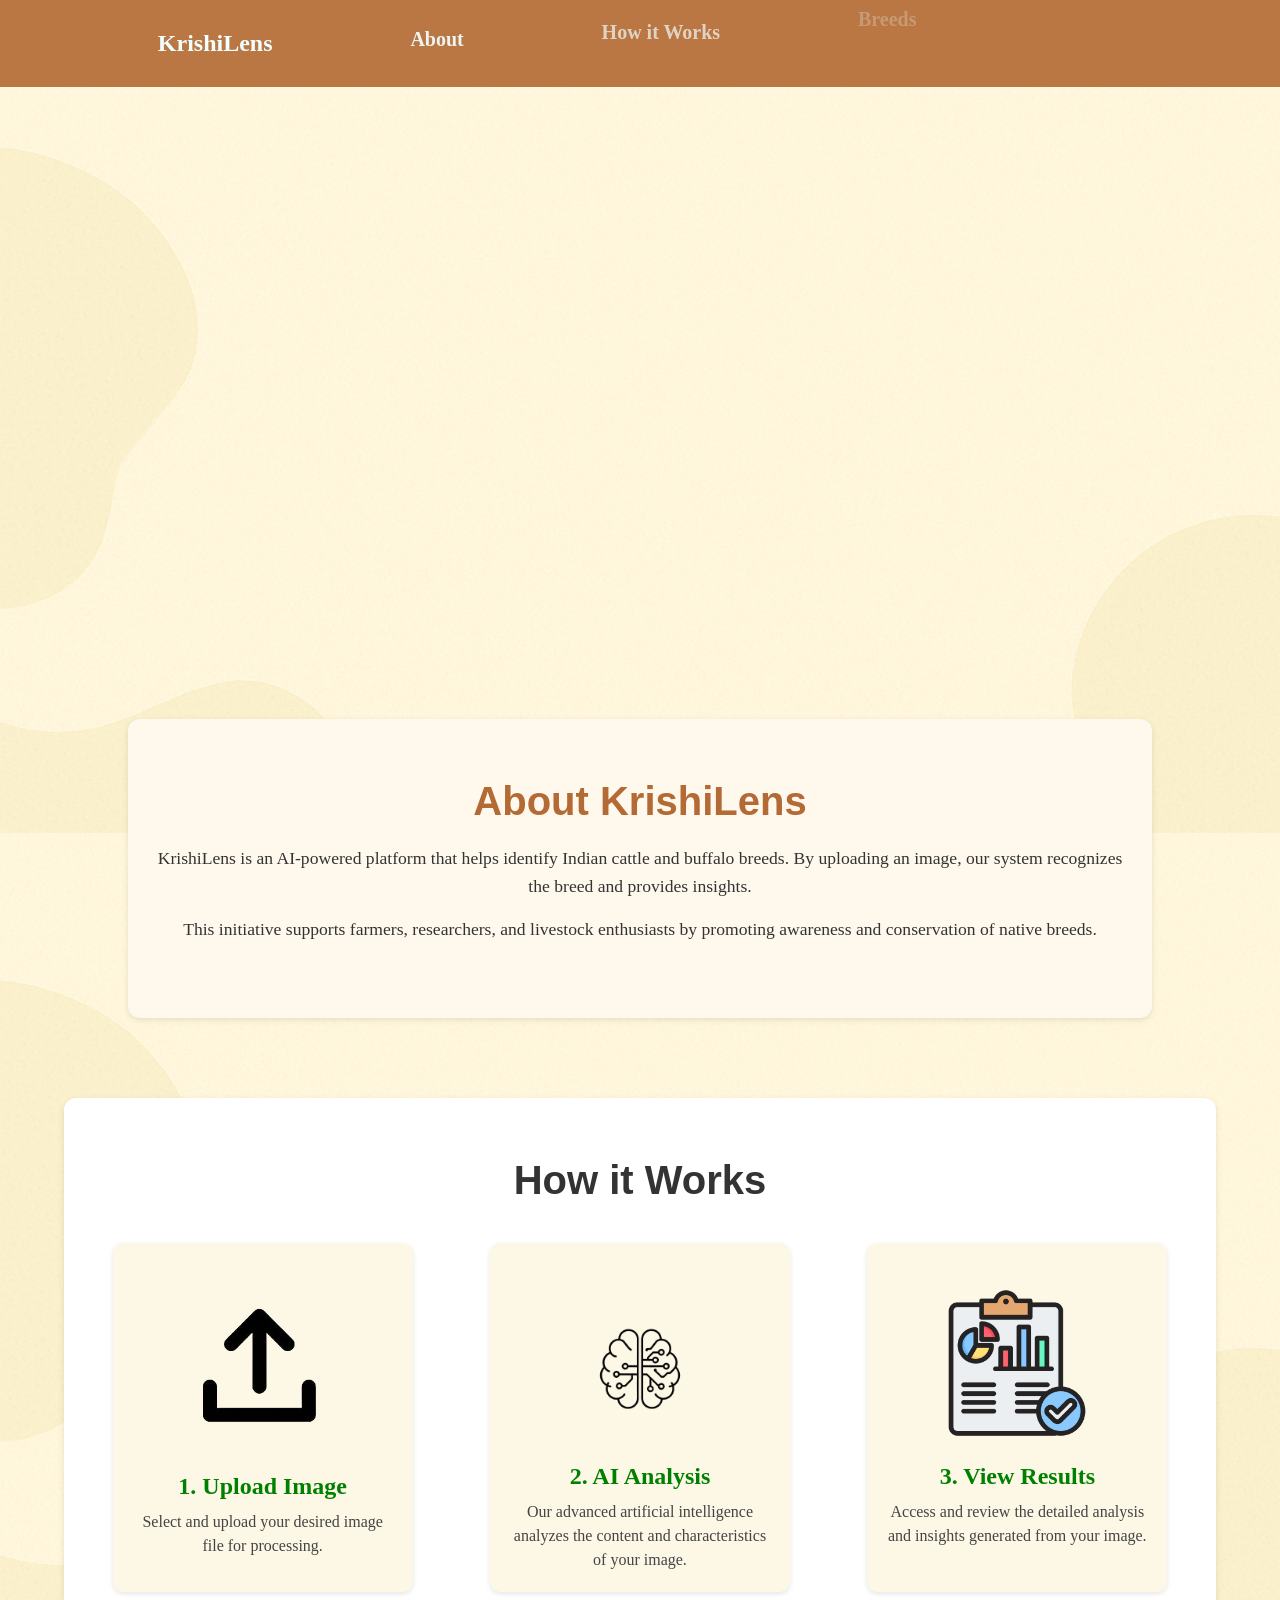
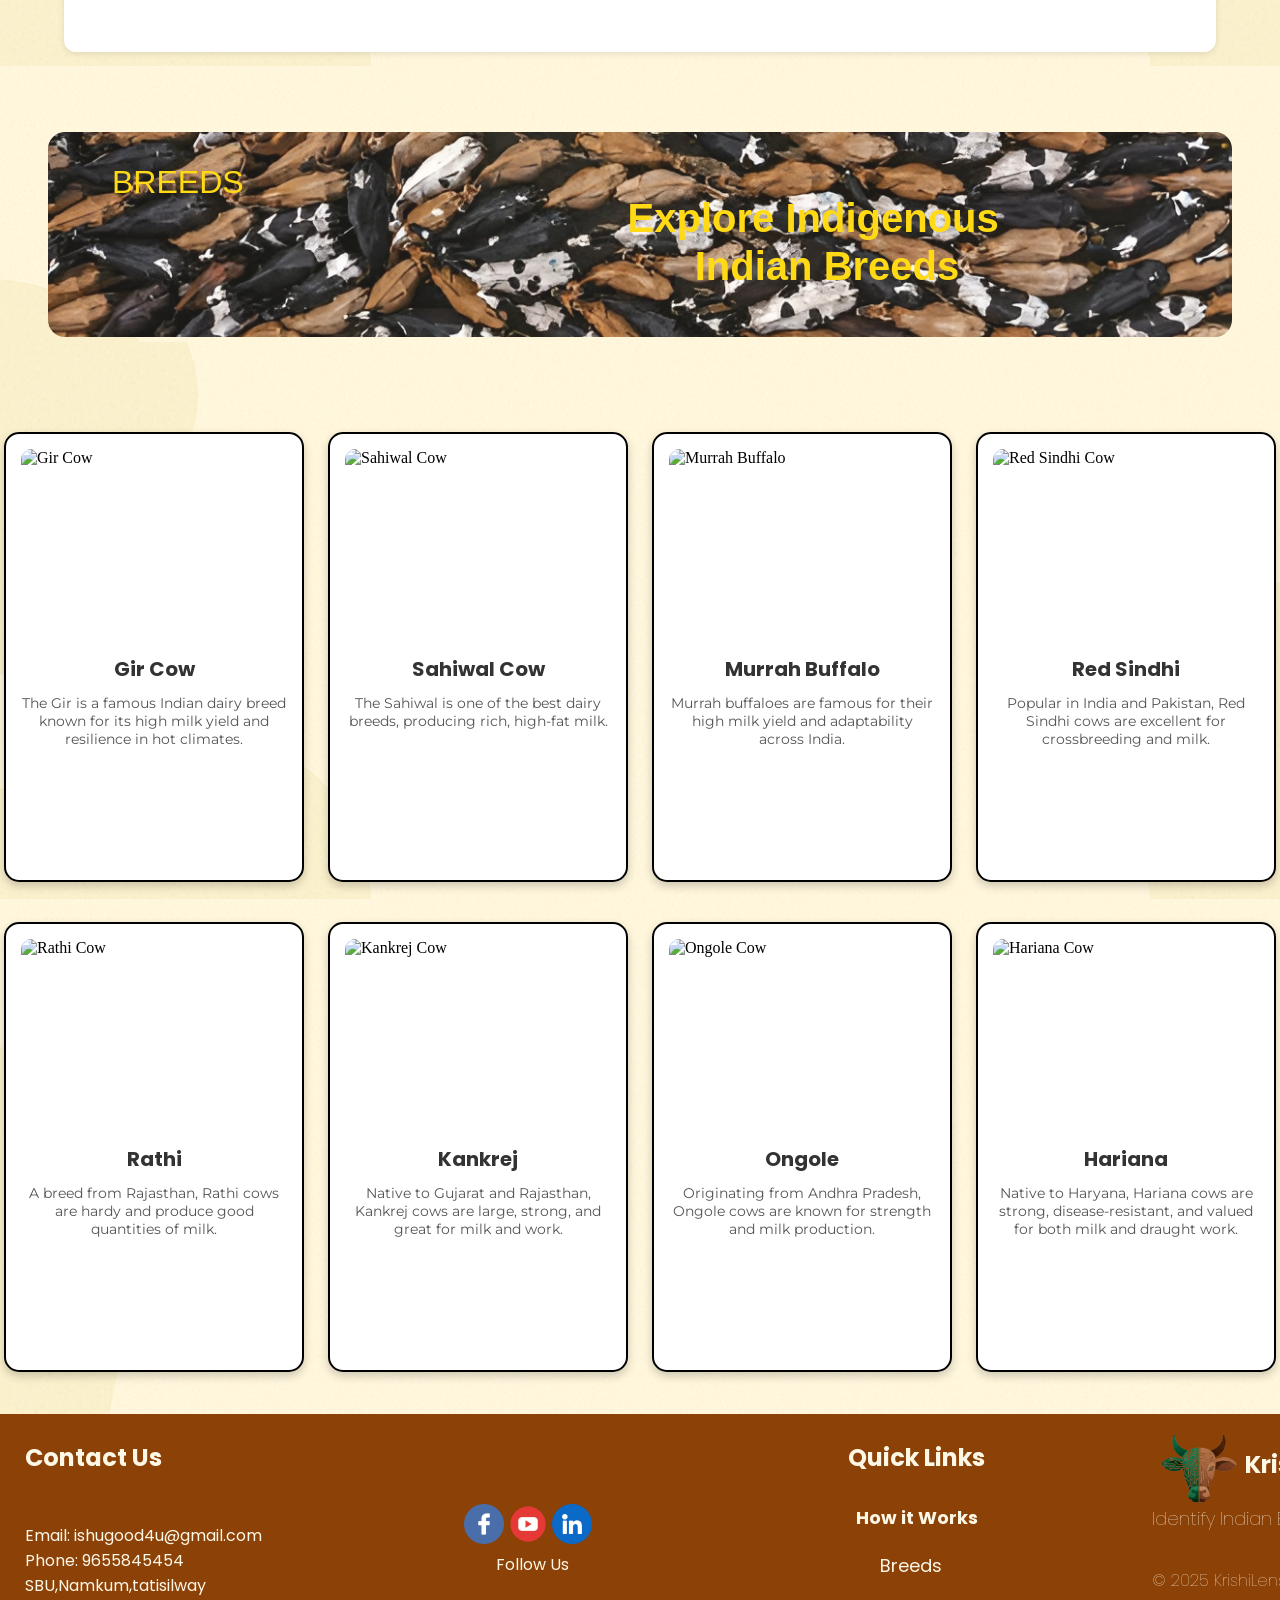
==== web/index.html @ 16699166 "krishilens" ====
<!DOCTYPE html>
<html lang="en">
<head>
    <meta charset="UTF-8">
    <meta name="viewport" content="width=device-width, initial-scale=1.0">
    <title>Document</title>
    <link rel="stylesheet" href="style.css">
    <link href="https://fonts.googleapis.com/css2?family=Poppins:wght@400;600&family=Montserrat:wght@500&display=swap" rel="stylesheet">

</head>
<body>


    
<div id="navbar">
    <div id="navContent">
        <img id="buffalo" src="output-onlinepngtools.png">
        <h2>KrishiLens</h2>
        <h3><a href="#about">About</a></h3>
        <h3><a href="#how">How it Works</a></h3>
        <h3><a href="#breeds">Breeds</a></h3>
        <h3><a href="#footer">Contact</a></h3>

    </div>
</div>

<div id="bigBuffalo">
    <img src="output-onlinepngtools.png">
</div>

<div id="description">
    <div id="upload">
        <h1>Identify Indian Breeds With AI</h1>
        <h2>Harnessing the power of artificial intelligence to
            recognize cattle and buffalo breeds from images.
        </h2>
        <a href="indexforupload.html"><button>Upload Image</button></a>
    </div>
</div>

 <!-- About Section -->
<div id="about">
    <h1>About KrishiLens</h1>
    <p>
        KrishiLens is an AI-powered platform that helps identify Indian cattle and buffalo breeds.
        By uploading an image, our system recognizes the breed and provides insights.
    </p>
    <p>
        This initiative supports farmers, researchers, and livestock enthusiasts by promoting
        awareness and conservation of native breeds.
    </p>
</div>



<!-- How it Works Section -->
<div id="how">
    <h1>How it Works</h1>
    <div class="steps">
        <div class="step">
            <img src="Adobe Express - file.png">
            <h2>1. Upload Image</h2>
            <p>Select and upload your desired image file for processing.</p>
        </div>
        <div class="step">
            <img id="second" src="ai anlysis.png">
            <h2>2. AI Analysis</h2>
            <p>Our advanced artificial intelligence analyzes the content and characteristics of your image.</p>
        </div>
        <div class="step">
            <img id="third" src="results.png">
            <h2>3. View Results</h2>
            <p>Access and review the detailed analysis and insights generated from your image.</p>
        </div>
    </div>
</div>

<!-- Breeds -->
  

<div id="breeds">
    <div id="breedNavbar">
        <p>BREEDS</p>
        <h1>Explore Indigenous </h1>
        <h2>Indian Breeds</h2>
    </div>
    
</div>

<div id="cards">
    <div id="card">
        <img src="https://www.himalayannatives.com/storage/editor_65390982c6182-gir-cow.jpg" alt="Gir Cow">
    <h2>Gir Cow</h2>
    <p>The Gir is a famous Indian dairy breed known for its high milk yield and resilience in hot climates.</p>
    </div>

    <div id="card">
        <img src="https://www.dairyknowledge.in/dkp/sites/default/files/styles/medium_large/public/sahiwal_cow.jpg?itok=A5XeqaCz" alt="Sahiwal Cow">
        <h2>Sahiwal Cow</h2>
        <p>The Sahiwal is one of the best dairy breeds, producing rich, high-fat milk.</p>
    </div>
    <div id="card">
        <img src="https://upload.wikimedia.org/wikipedia/commons/8/8e/Murrah_buffalo.JPG" alt="Murrah Buffalo">
        <h2>Murrah Buffalo</h2>
        <p>Murrah buffaloes are famous for their high milk yield and adaptability across India.</p>

    </div>
    <div id="card">
        <img src="https://sagbidaj.org/wp-content/uploads/2023/04/RS-10025-1024x683.jpg" alt="Red Sindhi Cow">
        <h2>Red Sindhi</h2>
        <p>Popular in India and Pakistan, Red Sindhi cows are excellent for crossbreeding and milk.</p>
    </div>
    <div id="card">
        <img src="https://s3.ap-south-1.amazonaws.com/media.kisanindia.in/wp-content/uploads/2025/04/Rathi-cow.png" alt="Rathi Cow">
        <h2>Rathi</h2>
        <p>A breed from Rajasthan, Rathi cows are hardy and produce good quantities of milk.</p>
    </div>
    <div id="card">
                <img src="https://upload.wikimedia.org/wikipedia/commons/9/99/Kankrej_01.JPG" alt="Kankrej Cow">
        <h2>Kankrej</h2>
        <p>Native to Gujarat and Rajasthan, Kankrej cows are large, strong, and great for milk and work.</p>
    </div>
    <div id="card">
        <img src="https://i0.wp.com/tulasi-vanam.com/wp-content/uploads/2023/12/Onglole-1.jpeg?fit=804%2C800&ssl=1" alt="Ongole Cow">
        <h2>Ongole</h2>
        <p>Originating from Andhra Pradesh, Ongole cows are known for strength and milk production.</p>
    </div>
    <div id="card">
        <img src="https://www.dairyknowledge.in/dkp/sites/default/files/styles/large/public/hariana_bull.jpg?itok=GsRW234K" alt="Hariana Cow">
    <h2>Hariana</h2>
    <p>Native to Haryana, Hariana cows are strong, disease-resistant, and valued for both milk and draught work.</p>
    </div>
</div>






<!-- contact us -->
 
<div id="footer">
    <div id="box1" >
        <h2>Contact Us</h2>
    <p>Email: <a href="*">ishugood4u@gmail.com</a></p>
    <p>Phone: 9655845454</p>
     <p>SBU,Namkum,tatisilway</p>
    </div>
    <div id="box2">
        <div id="imgFooter">
        <a href="#"><img src="facebook_3670144.png"></a>
        <a href="#"><img src="youtube_4138134.png"></a>
        <a href="#"><img src="linkedin_4494497.png"></a>
        </div>
        <p>Follow Us</p>
    </div>
    <div id="box3">
        <h2>Quick Links</h2>
        <a href="#how"><h3>How it Works</h3></a>
        <a href="#breeds" ><p>Breeds</p></a>
        
    </div>
    <div id="box4">
        <img src="output-onlinepngtools.png">
        <h2>KrishiLens</h2>
        <h3>Identify Indian Breeds With AI</h3>
        <p>© 2025 KrishiLens. All rights reserved.</p>
    </div>
</div>





    
    <script src="https://cdnjs.cloudflare.com/ajax/libs/gsap/3.13.0/gsap.min.js" integrity="sha512-NcZdtrT77bJr4STcmsGAESr06BYGE8woZdSdEgqnpyqac7sugNO+Tr4bGwGF3MsnEkGKhU2KL2xh6Ec+BqsaHA==" crossorigin="anonymous" referrerpolicy="no-referrer"></script>
    <script src="script.js"></script>
</body>
</html>
---- web/style.css ----
* {
    margin: 0;
    padding: 0;
    box-sizing: border-box;
    
}
html,
body {
    height: 100%;
    width: 100%;
}

body {
    background-image: url(newbg.png);
}



#navbar {
    background-color: #ba7743;
}

#navContent {
    display: flex;
    justify-content: space-evenly;
    align-self: center;
    padding: 30px 20px;
    color: azure;
    font-family: 'poppins medium';


}

#navContent h2 :hover {
    cursor: pointer;
    transform: scale(1.1);
    color: green;
}

#navContent a {
    text-decoration: none;
    color: azure;
    font-size: 20px;
}

#navContent h3 a:hover {
    cursor: pointer;
    transform: scale(2);
    color: green;
    text-decoration: none;


}

#buffalo {
    height: 80px;
    position: absolute;
    left: 120px;
    top: 8px;
}

#bigBuffalo {
    display: flex;
    justify-content: center;
    align-items: center;
}

#bigBuffalo img{
    height: 400px;
    position: absolute;
    top: 5rem;

}

#description {
    display: flex;
    justify-content: center;
    align-items: center;
    margin-top: 22rem;
    
}
 
#upload {
    position: absolute;
    top: 27rem;
    left: 20rem;
}

#upload h1{
    font-size: 4rem;
    padding-bottom: 1rem;
    font-family: 'poppins Semibold';
    font-weight: 400;
    
}

#upload h2 {
    padding-bottom: 2rem;
    font-family: 'poppins medium';
    font-weight: 100;
    
    
}

#upload button {
    position: absolute;
    font-size: 2.1rem;
    font-family:  'poppins regular';
    padding: 10px 30px;
    border-radius: 35px;
    color: white;
    background-color: green;
    left: 19.5rem;
}

#upload button:hover {
    background-color: burlywood;
    color: green;
    transform: scale(1);
    cursor: pointer;
}

#about {
    margin-top: 280px;
    padding: 60px 20px;
    background: #fff8ed;
    border-radius: 12px;
    width: 80%;
    margin-left: auto;
    margin-right: auto;
    text-align: center;
    box-shadow: 0 2px 6px rgba(0,0,0,0.1);
}

#about h1 {
    font-size: 2.5rem;
    margin-bottom: 20px;
    color: #b36a34;
    font-family: sans-serif;
}

#about p {
    font-size: 1.1rem;
    line-height: 1.6;
    color: #333;
    margin-bottom: 15px;
}



#how {
    margin-top: 80px;
    padding: 60px 20px;
    background: white;
    border-radius: 12px;
    width: 90%;
    margin-left: auto;
    margin-right: auto;
    text-align: center;
    box-shadow: 0 2px 6px rgba(0,0,0,0.1);
}

#how h1 {
    font-size: 2.5rem;
    margin-bottom: 40px;
    color: #333;
    font-family: sans-serif;
}

.steps {
    display: flex;
    justify-content: space-around;
    gap: 20px;
    flex-wrap: wrap;
}

.step {
    flex: 1;
    min-width: 250px;
    max-width: 300px;
    padding: 20px;
    background: #fdf7e6;
    border-radius: 10px;
    box-shadow: 0 2px 5px rgba(0,0,0,0.1);
}

.step h2 {
    font-size: 1.5rem;
    margin-bottom: 10px;
    color: green;
}

.step p {
    font-size: 1rem;
    color: #444;
    line-height: 1.5;
}

.step img {
    width: 210px;   
    height: auto;
    margin-bottom: 0px;
    display: block;
    margin-left: auto;
    margin-right: auto;
}

.step #second {
    width: 200px;   
    height: auto;
    margin-bottom: 0px;
    display: block;
    margin-left: auto;
    margin-right: auto;
}

.step #third {
    width: 150px;   
    height: auto;
    margin-top: 25px;
    margin-bottom: 25px;
    display: block;
    margin-left: auto;
    margin-right: auto;
}

#breeds {
    background-image: url(newbg.png);
    height: 210px;
    width: 100%;
    

}

#breedNavbar {
    
    margin-top: 5rem;
    margin-left: 3rem;
    margin-right: 3rem;
    padding-bottom: 10rem;
    border-radius: 17px;
    display: flex;
    background-image: url(cow.png);
    opacity: 90%;
    background-size: cover;
    
    
}

#breedNavbar p {
    position: relative;
    left: 4rem;
    font-size: 32px;
    top: 2rem;
    font-family: sans-serif ;
    color: #FFD700;
}

#breedNavbar h1 {
    position: relative;
    left: 28rem;
    font-size: 40px;
    top: 4rem;
    font-family: sans-serif ;
    color: #FFD700;
    
    
}

#breedNavbar h2 {
    position: relative;
    left: 9rem;
    font-size: 40px;
    top: 7rem;
    font-family: sans-serif ;
    color: #FFD700;
    
}

#cards {
    margin-top: 5rem;
    height: 60rem;
    width: 100%;
    display: flex;
    flex-wrap: wrap;
    justify-content: space-evenly;
    align-items: center;
    gap: 20px;
    margin-bottom: 2rem;
    
    
}

#card {
    height: 450px;
    width: 300px;
    border: 2px solid black;
    border-radius: 15px;
    background-color: white;
    display: flex;
    flex-direction: column;
    align-items: center;
    padding: 15px;
    box-shadow: 0 4px 10px rgba(0,0,0,0.2);
    transition: transform 0.3s ease;
}

#card:hover {
    transform: translateY(-10px); 
}

#card img {
    height: 180px;
    width: 100%;
    object-fit: cover;
    border-radius: 10px;
    margin-bottom: 15px;
}

#card h2 {
    font-size: 20px;
    margin: 10px 0;
    color: #333;
    text-align: center;
    font-family: 'Poppins', sans-serif;
}

#card p {
    font-size: 14px;
    color: #555;
    text-align: center;
    font-family: 'Montserrat', sans-serif;
}


#footer {
    height: 220px;
    width: 100%;
    background-color: #8c4107;
    display: flex;
    align-items: center;
    justify-content: space-evenly;
    font-family: 'poppins';
    color: #fdf7e6;
}

#box1 {
    height: 200px;
    width: 300px;
    
    position: absolute;
    left: 25px;
    

}

#box1 a {
    text-decoration: none;
    color: #fdf7e6;
}

#box1 h2{
    padding-top:1rem ;
    padding-bottom: 3rem;
    left: 10px;
}

#box2 {
    height: 200px;
    width: 300px;
   
    position: absolute;
    left: 25rem;
    

}

#imgFooter {
    position: absolute;
    left: 4rem;
}

#box2 img {
    height: 40px;
    margin-top: 5rem; 
}

#box2 p {
    top: 8rem;
    left: 6rem;
    position: absolute;
}


#box3 {
    height: 200px;
    width: 300px;
    
    position: absolute;
    left: 48rem;
    
}

#box3 h2 {
    top: 1rem;
    left: 5rem;
    position: absolute;
    padding-bottom: 3rem;
}



#box3 a{
    text-decoration: none;
    color: #fdf7e6;
    
    
}

#box3 h3 {
    position: absolute;
    font-size: 18px;
    top: 5rem;
    left: 5.5rem;


}

#box3 p {
    position: absolute;
    font-size: 18px;
    top: 8rem;
    left: 7rem;
}

#box4 {
    height: 200px;
    width: 400px;
    
    position: absolute;
    left: 72rem;
    
}

#box4 img {
    position: absolute;
    height: 5.8rem;
}

#box4 h2 {
    position: absolute;
    left: 5.8rem;
    top: 1.4rem;
}

#box4 h3 {
    position: absolute;
    top: 5rem;
    font-weight: 100;
}

#box4 p {
    position: absolute;
    top: 9rem;
    font-weight: 100;
}

#uploadSection {
    height: 750px;
    width: 100%;
    margin-top: 70px;
    margin-bottom: 2rem;
    padding: 60px 20px;
    background: white;
    border-radius: 12px;
    width: 90%;
    margin-left: auto;
    margin-right: auto;
    text-align: center;
    box-shadow: 0 2px 6px rgba(0,0,0,0.1);
}
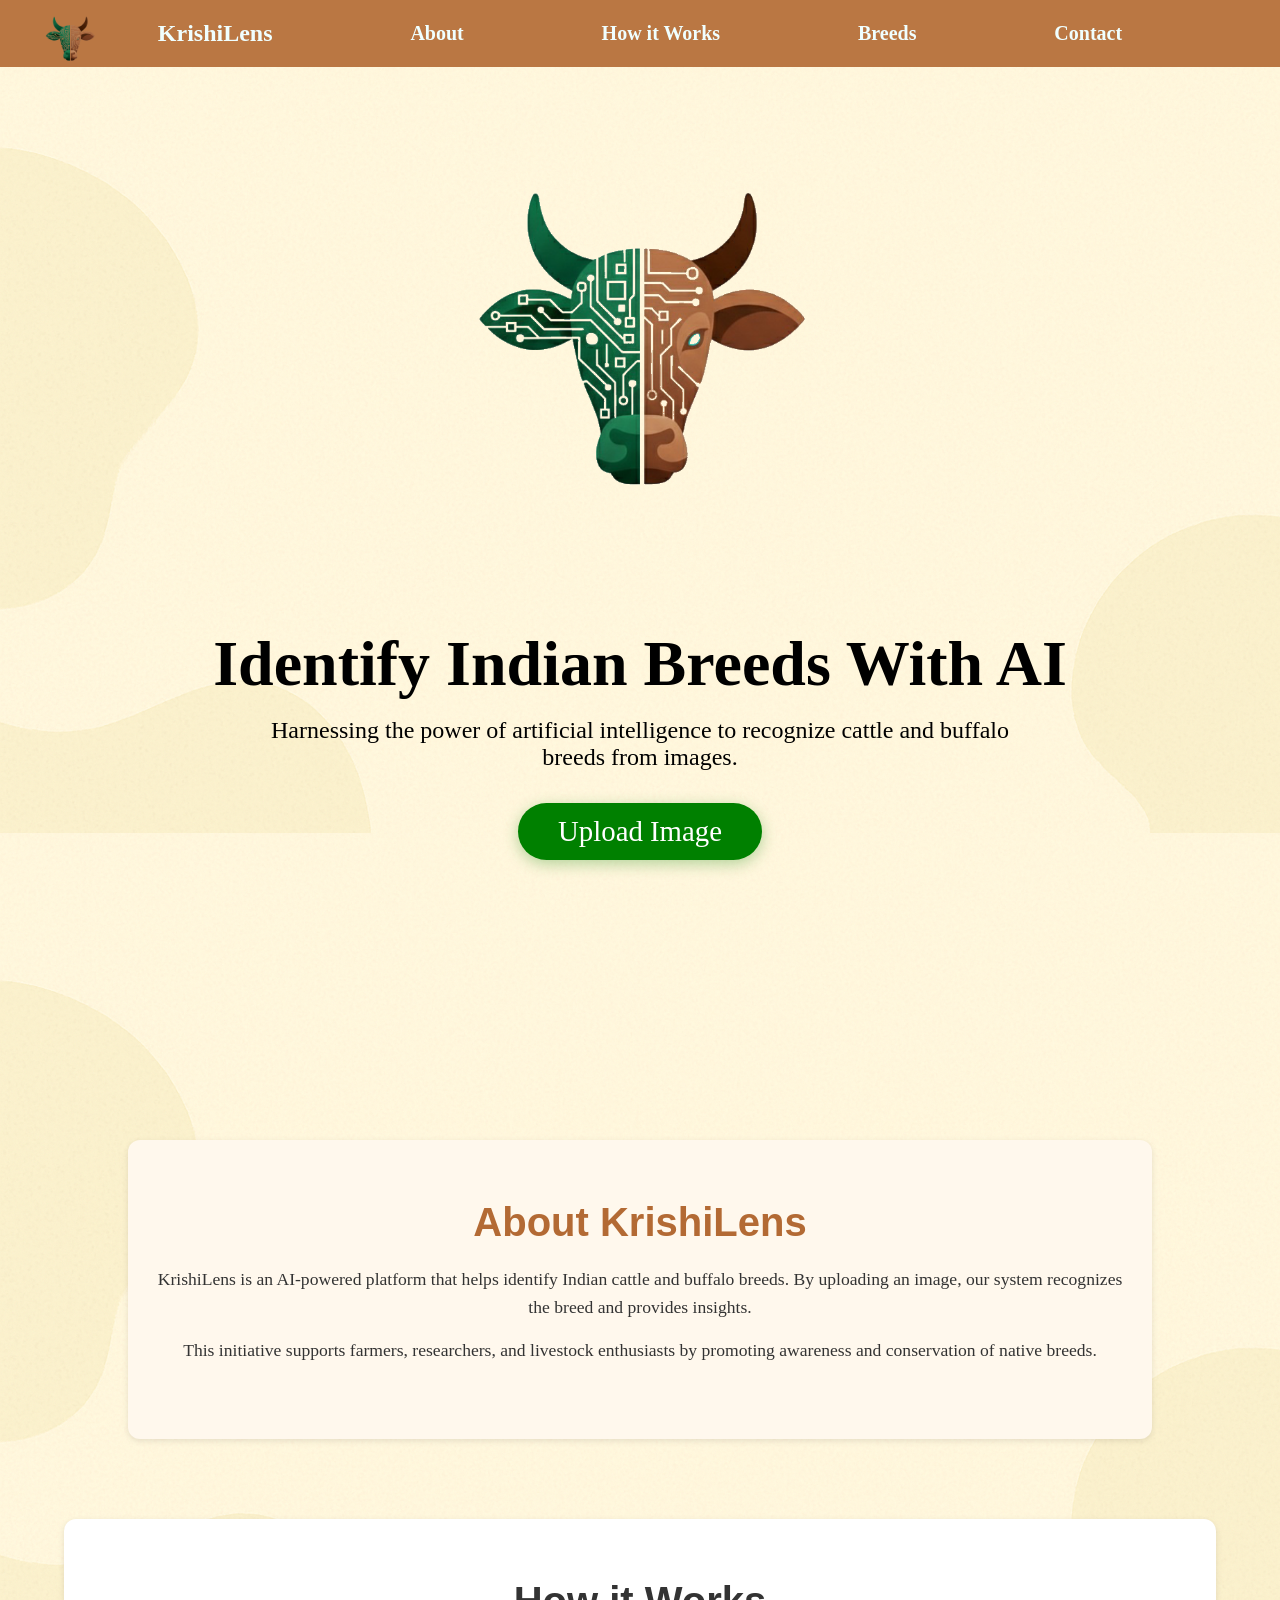
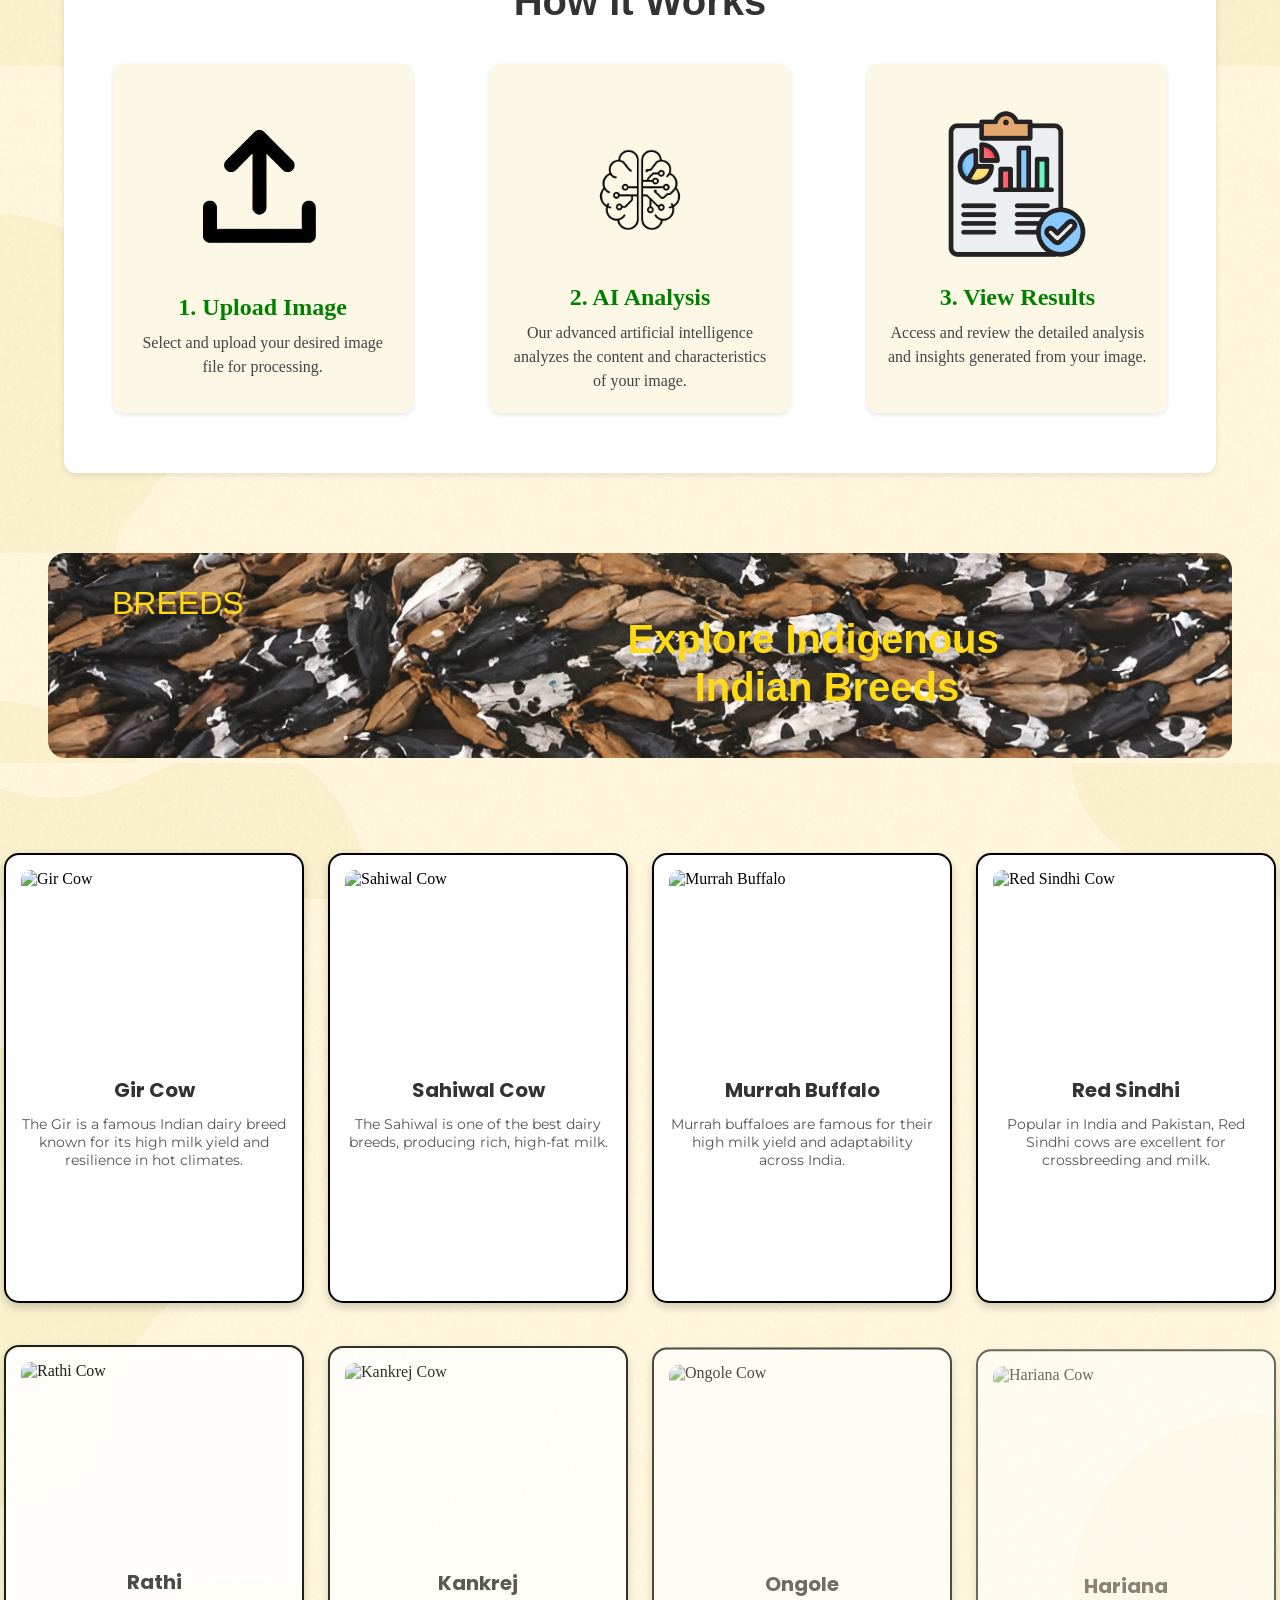
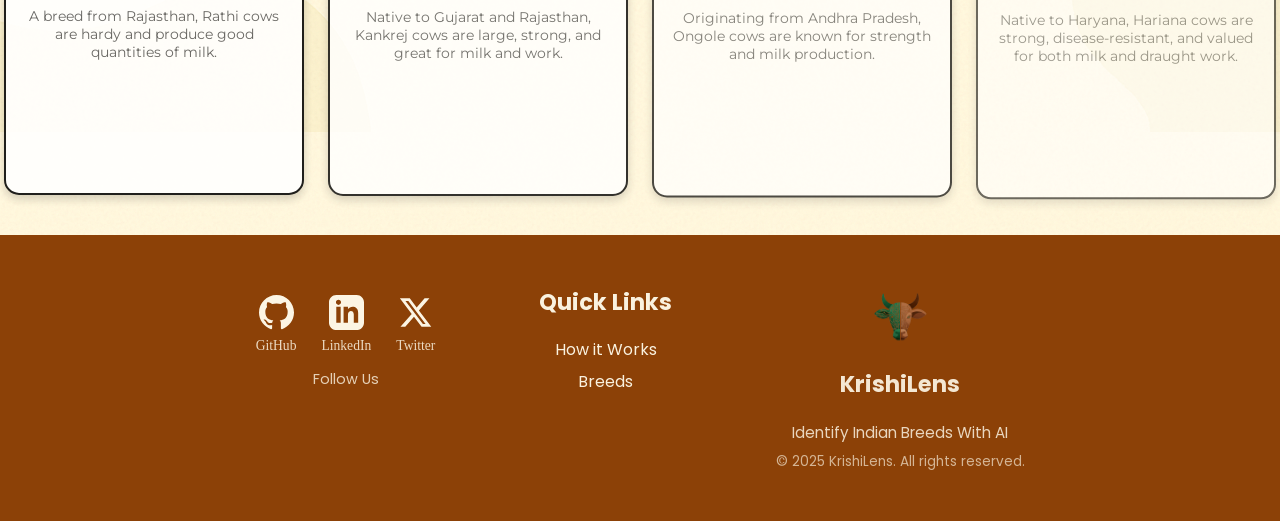
==== commit a99c6676: "done krishi" ====
--- a/web/index.html
+++ b/web/index.html
@@ -140,17 +140,21 @@
 <!-- contact us -->
  
 <div id="footer">
-    <div id="box1" >
-        <h2>Contact Us</h2>
-    <p>Email: <a href="*">ishugood4u@gmail.com</a></p>
-    <p>Phone: 9655845454</p>
-     <p>SBU,Namkum,tatisilway</p>
-    </div>
+
     <div id="box2">
         <div id="imgFooter">
-        <a href="#"><img src="facebook_3670144.png"></a>
-        <a href="#"><img src="youtube_4138134.png"></a>
-        <a href="#"><img src="linkedin_4494497.png"></a>
+        <a href="https://github.com/Rishi-Raj25" target="_blank" rel="noopener noreferrer" aria-label="Visit GitHub profile" class="social-link">
+            <svg xmlns="http://www.w3.org/2000/svg" width="35" height="35" viewBox="0 0 24 24" fill="#fdf7e6"><path d="M12 0c-6.626 0-12 5.373-12 12 0 5.302 3.438 9.8 8.207 11.387.599.111.793-.261.793-.577v-2.234c-3.338.726-4.033-1.416-4.033-1.416-.546-1.387-1.333-1.756-1.333-1.756-1.089-.745.083-.729.083-.729 1.205.084 1.839 1.237 1.839 1.237 1.07 1.834 2.807 1.304 3.492.997.107-.775.418-1.305.762-1.604-2.665-.305-5.467-1.334-5.467-5.931 0-1.311.469-2.381 1.236-3.221-.124-.303-.535-1.524.117-3.176 0 0 1.008-.322 3.301 1.23.957-.266 1.983-.399 3.003-.404 1.02.005 2.047.138 3.006.404 2.291-1.552 3.297-1.23 3.297-1.23.653 1.653.242 2.874.118 3.176.77.84 1.235 1.911 1.235 3.221 0 4.609-2.807 5.624-5.479 5.921.43.372.823 1.102.823 2.222v3.293c0 .319.192.694.801.576 4.765-1.589 8.199-6.086 8.199-11.386 0-6.627-5.373-12-12-12z"/></svg>
+            <span>GitHub</span>
+        </a>
+        <a href="https://www.linkedin.com/in/rishi-raj-2b3651370" target="_blank" rel="noopener noreferrer" aria-label="Visit LinkedIn profile" class="social-link">
+            <svg xmlns="http://www.w3.org/2000/svg" width="35" height="35" viewBox="0 0 24 24" fill="#fdf7e6"><path d="M19 0h-14c-2.761 0-5 2.239-5 5v14c0 2.761 2.239 5 5 5h14c2.762 0 5-2.239 5-5v-14c0-2.761-2.238-5-5-5zm-11 19h-3v-11h3v11zm-1.5-12.268c-.966 0-1.75-.79-1.75-1.764s.784-1.764 1.75-1.764 1.75.79 1.75 1.764-.783 1.764-1.75 1.764zm13.5 12.268h-3v-5.604c0-3.368-4-3.113-4 0v5.604h-3v-11h3v1.765c1.396-2.586 7-2.777 7 2.476v6.759z"/></svg>
+            <span>LinkedIn</span>
+        </a>
+        <a href="https://x.com/1emon_adee" target="_blank" rel="noopener noreferrer" aria-label="Visit Twitter profile" class="social-link">
+            <svg xmlns="http://www.w3.org/2000/svg" width="35" height="35" viewBox="0 0 24 24" fill="#fdf7e6"><path d="M18.244 2.25h3.308l-7.227 8.26 8.502 11.24H16.17l-5.214-6.817L4.99 21.75H1.68l7.73-8.835L1.254 2.25H8.08l4.713 6.231zm-1.161 17.52h1.833L7.084 4.126H5.117z"/></svg>
+            <span>Twitter</span>
+        </a>
         </div>
         <p>Follow Us</p>
     </div>
--- a/web/style.css
+++ b/web/style.css
@@ -2,8 +2,25 @@
     margin: 0;
     padding: 0;
     box-sizing: border-box;
-    
-}
+}
+
+/* Smooth scrolling */
+html {
+    scroll-behavior: smooth;
+}
+
+/* Scroll-reveal initial state (CSS fallback) */
+.reveal {
+    opacity: 0;
+    transform: translateY(20px);
+    transition: opacity 0.6s ease-out, transform 0.6s ease-out;
+}
+
+.reveal.visible {
+    opacity: 1;
+    transform: translateY(0);
+}
+
 html,
 body {
     height: 100%;
@@ -27,13 +44,15 @@
     padding: 30px 20px;
     color: azure;
     font-family: 'poppins medium';
-
-
+    align-items: center;
+    padding: 20px 20px;
+    color: azure;
+    font-family: 'poppins medium';
 }
 
 #navContent h2 :hover {
     cursor: pointer;
-    transform: scale(1.1);
+    transform: scale(1.05);
     color: green;
 }
 
@@ -41,83 +60,97 @@
     text-decoration: none;
     color: azure;
     font-size: 20px;
+    transition: color 0.25s ease-out, transform 0.25s ease-out;
+    display: inline-block;
 }
 
 #navContent h3 a:hover {
     cursor: pointer;
-    transform: scale(2);
+    transform: scale(1.08);
     color: green;
     text-decoration: none;
-
-
 }
 
 #buffalo {
-    height: 80px;
+    height: 60px;
     position: absolute;
-    left: 120px;
-    top: 8px;
+    left: 40px;
+    top: 10px;
 }
 
 #bigBuffalo {
     display: flex;
     justify-content: center;
     align-items: center;
+    padding-top: 5rem;
 }
 
 #bigBuffalo img{
     height: 400px;
-    position: absolute;
-    top: 5rem;
-
+    position: relative;
+    transition: transform 0.5s ease-out;
+}
+
+#bigBuffalo img:hover {
+    transform: scale(1.02);
 }
 
 #description {
     display: flex;
     justify-content: center;
     align-items: center;
-    margin-top: 22rem;
-    
+    width: 100%;
 }
  
 #upload {
-    position: absolute;
-    top: 27rem;
-    left: 20rem;
+    text-align: center;
+    margin-top: 5rem;
+    padding: 0 20px;
 }
 
 #upload h1{
     font-size: 4rem;
     padding-bottom: 1rem;
     font-family: 'poppins Semibold';
-    font-weight: 400;
+    font-weight: 600;
     
 }
 
 #upload h2 {
     padding-bottom: 2rem;
     font-family: 'poppins medium';
-    font-weight: 100;
+    font-weight: 300;
+    max-width: 800px;
+    margin: 0 auto;
     
     
 }
 
 #upload button {
-    position: absolute;
-    font-size: 2.1rem;
+    font-size: 1.8rem;
     font-family:  'poppins regular';
-    padding: 10px 30px;
+    padding: 12px 40px;
     border-radius: 35px;
     color: white;
     background-color: green;
-    left: 19.5rem;
+    border: none;
+    cursor: pointer;
+    box-shadow: 0 4px 15px rgba(0, 128, 0, 0.3);
+    transition: transform 0.25s ease-out, box-shadow 0.25s ease-out, background-color 0.25s ease-out, filter 0.25s ease-out;
 }
 
 #upload button:hover {
-    background-color: burlywood;
-    color: green;
-    transform: scale(1);
+    background-color: #228B22;
+    color: white;
+    transform: scale(1.03);
     cursor: pointer;
+    box-shadow: 0 8px 28px rgba(0, 128, 0, 0.45);
+    filter: brightness(1.05);
+}
+
+#upload button:active {
+    transform: scale(0.97);
+    box-shadow: 0 2px 10px rgba(0, 128, 0, 0.3);
 }
 
 #about {
@@ -182,6 +215,12 @@
     background: #fdf7e6;
     border-radius: 10px;
     box-shadow: 0 2px 5px rgba(0,0,0,0.1);
+    transition: transform 0.25s ease-out, box-shadow 0.25s ease-out;
+}
+
+.step:hover {
+    transform: translateY(-4px);
+    box-shadow: 0 8px 20px rgba(0,0,0,0.12);
 }
 
 .step h2 {
@@ -302,11 +341,12 @@
     align-items: center;
     padding: 15px;
     box-shadow: 0 4px 10px rgba(0,0,0,0.2);
-    transition: transform 0.3s ease;
+    transition: transform 0.3s cubic-bezier(0.4, 0, 0.2, 1), box-shadow 0.3s cubic-bezier(0.4, 0, 0.2, 1);
 }
 
 #card:hover {
-    transform: translateY(-10px); 
+    transform: translateY(-6px);
+    box-shadow: 0 12px 28px rgba(0,0,0,0.18);
 }
 
 #card img {
@@ -334,135 +374,131 @@
 
 
 #footer {
-    height: 220px;
+    min-height: 200px;
     width: 100%;
     background-color: #8c4107;
     display: flex;
-    align-items: center;
-    justify-content: space-evenly;
+    align-items: flex-start;
+    justify-content: center;
+    padding: 50px 40px;
+    flex-wrap: wrap;
+    gap: 80px;
+    color: #fdf7e6;
     font-family: 'poppins';
-    color: #fdf7e6;
-}
-
-#box1 {
-    height: 200px;
-    width: 300px;
-    
-    position: absolute;
-    left: 25px;
-    
-
-}
-
-#box1 a {
+}
+
+#box2, #box3, #box4 {
+    position: relative;
+    height: auto;
+    width: auto;
+    min-width: 180px;
+    text-align: center;
+    flex: 0 1 auto;
+}
+
+#box3 h2, #box4 h2 {
+    padding-bottom: 15px;
+    font-size: 1.4rem;
+}
+
+#box3 a {
     text-decoration: none;
     color: #fdf7e6;
-}
-
-#box1 h2{
-    padding-top:1rem ;
-    padding-bottom: 3rem;
-    left: 10px;
-}
-
-#box2 {
-    height: 200px;
-    width: 300px;
-   
-    position: absolute;
-    left: 25rem;
-    
-
+    font-size: 1rem;
+    line-height: 2;
+    display: block;
+    transition: opacity 0.25s ease;
+}
+
+#box3 a:hover {
+    opacity: 0.8;
+}
+
+#box3 h3, #box3 p {
+    font-weight: 400;
+    font-size: 1rem;
+}
+
+#box4 {
+    text-align: center;
+}
+
+#box4 p {
+    font-size: 0.85rem;
+    opacity: 0.7;
+    margin-top: 8px;
+}
+
+#box4 h3 {
+    font-weight: 400;
+    font-size: 0.95rem;
+    opacity: 0.9;
+    margin-top: 5px;
 }
 
 #imgFooter {
-    position: absolute;
-    left: 4rem;
-}
-
-#box2 img {
-    height: 40px;
-    margin-top: 5rem; 
-}
-
-#box2 p {
-    top: 8rem;
-    left: 6rem;
-    position: absolute;
-}
-
-
-#box3 {
-    height: 200px;
-    width: 300px;
-    
-    position: absolute;
-    left: 48rem;
-    
-}
-
-#box3 h2 {
-    top: 1rem;
-    left: 5rem;
-    position: absolute;
-    padding-bottom: 3rem;
-}
-
-
-
-#box3 a{
+    display: flex;
+    gap: 25px;
+    margin-top: 10px;
+    justify-content: center;
+}
+
+.social-link {
+    display: flex;
+    flex-direction: column;
+    align-items: center;
+    gap: 8px;
     text-decoration: none;
     color: #fdf7e6;
-    
-    
-}
-
-#box3 h3 {
-    position: absolute;
-    font-size: 18px;
-    top: 5rem;
-    left: 5.5rem;
-
-
-}
-
-#box3 p {
-    position: absolute;
-    font-size: 18px;
-    top: 8rem;
-    left: 7rem;
-}
-
-#box4 {
-    height: 200px;
-    width: 400px;
-    
-    position: absolute;
-    left: 72rem;
-    
+    transition: all 0.25s ease;
+}
+
+.social-link span {
+    font-size: 0.85rem;
+    font-weight: 500;
+    opacity: 0.85;
+    transition: opacity 0.25s ease;
+}
+
+.social-link:hover {
+    transform: scale(1.05);
+    filter: brightness(1.15);
+}
+
+.social-link:hover span {
+    opacity: 1;
+}
+
+.social-link svg {
+    transition: transform 0.25s ease;
+}
+
+.social-link:hover svg {
+    transform: translateY(-2px);
+}
+
+#box2 p {
+    margin-top: 15px;
+    font-size: 0.9rem;
+    opacity: 0.8;
 }
 
 #box4 img {
-    position: absolute;
-    height: 5.8rem;
-}
-
-#box4 h2 {
-    position: absolute;
-    left: 5.8rem;
-    top: 1.4rem;
-}
-
-#box4 h3 {
-    position: absolute;
-    top: 5rem;
-    font-weight: 100;
-}
-
-#box4 p {
-    position: absolute;
-    top: 9rem;
-    font-weight: 100;
+    height: 4rem;
+    margin-bottom: 10px;
+}
+
+@media (max-width: 768px) {
+    #footer {
+        flex-direction: column;
+        align-items: center;
+        gap: 40px;
+        padding: 40px 20px;
+    }
+    
+    #box2, #box3, #box4 {
+        text-align: center;
+    }
 }
 
 #uploadSection {
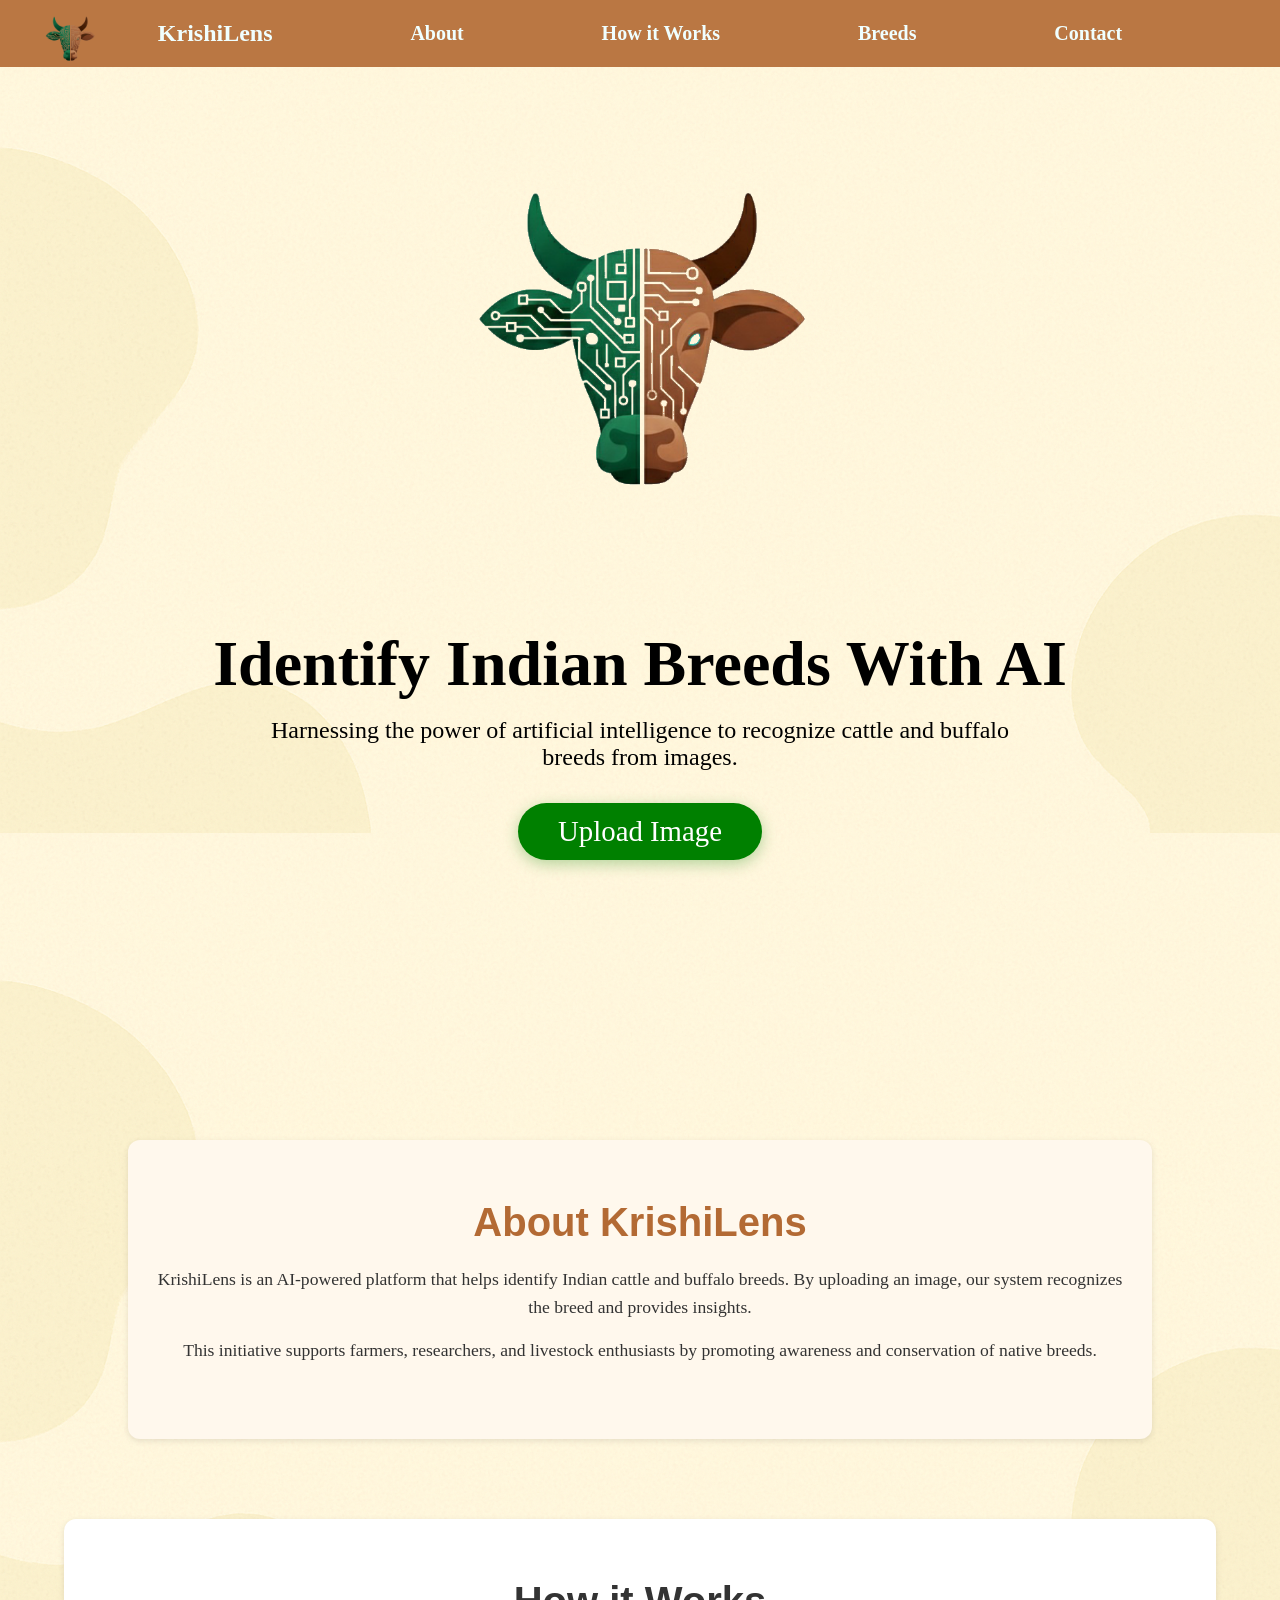
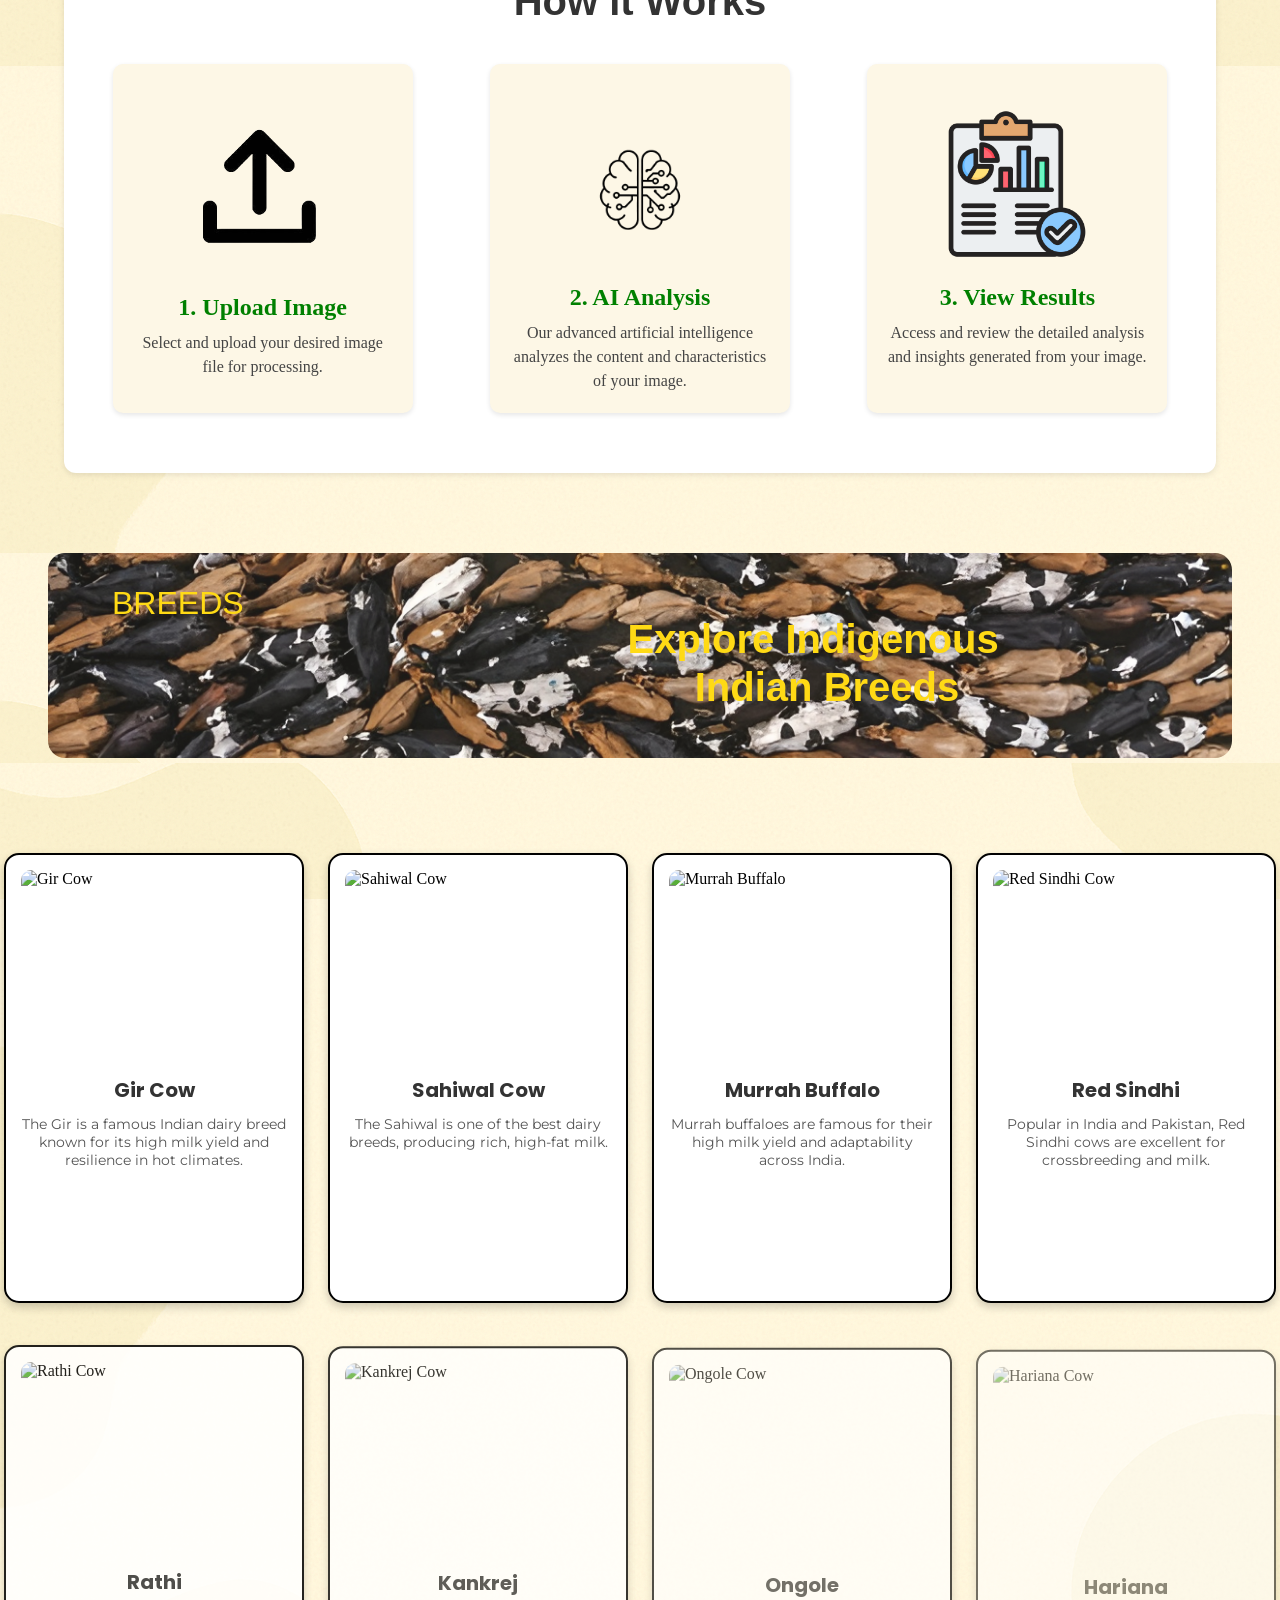
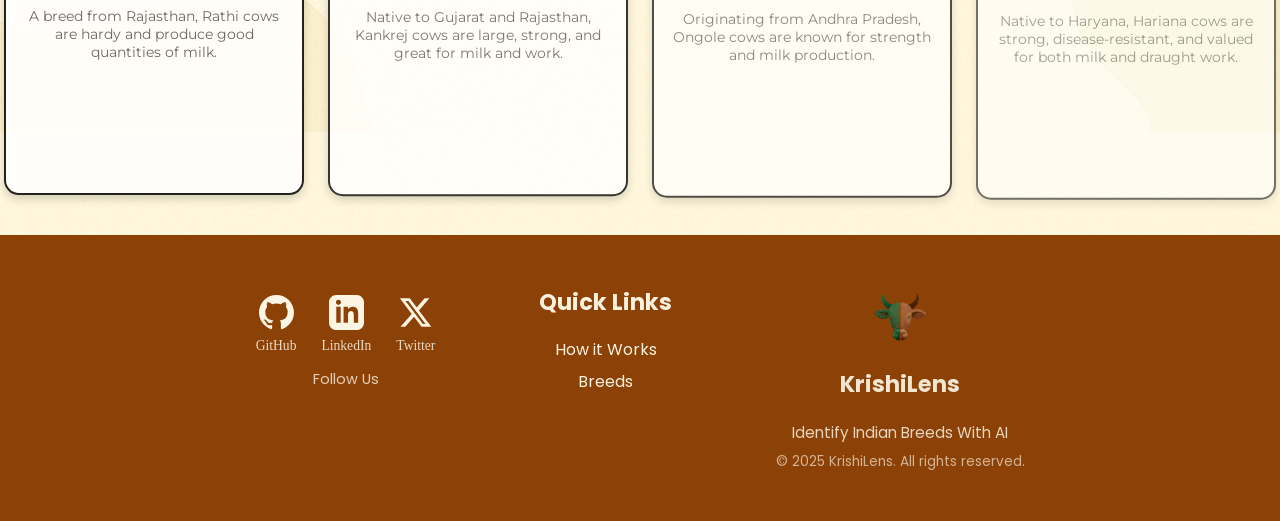
==== commit 01bff711: "commmit for krisjhi" ====
--- a/web/index.html
+++ b/web/index.html
@@ -14,7 +14,7 @@
     
 <div id="navbar">
     <div id="navContent">
-        <img id="buffalo" src="output-onlinepngtools.png">
+        <img id="buffalo" src="/static/images/output-onlinepngtools.png">
         <h2>KrishiLens</h2>
         <h3><a href="#about">About</a></h3>
         <h3><a href="#how">How it Works</a></h3>
@@ -25,7 +25,7 @@
 </div>
 
 <div id="bigBuffalo">
-    <img src="output-onlinepngtools.png">
+    <img src="/static/images/output-onlinepngtools.png">
 </div>
 
 <div id="description">
@@ -58,17 +58,17 @@
     <h1>How it Works</h1>
     <div class="steps">
         <div class="step">
-            <img src="Adobe Express - file.png">
+            <img src="/static/images/Adobe Express - file.png">
             <h2>1. Upload Image</h2>
             <p>Select and upload your desired image file for processing.</p>
         </div>
         <div class="step">
-            <img id="second" src="ai anlysis.png">
+            <img id="second" src="/static/images/ai anlysis.png">
             <h2>2. AI Analysis</h2>
             <p>Our advanced artificial intelligence analyzes the content and characteristics of your image.</p>
         </div>
         <div class="step">
-            <img id="third" src="results.png">
+            <img id="third" src="/static/images/results.png">
             <h2>3. View Results</h2>
             <p>Access and review the detailed analysis and insights generated from your image.</p>
         </div>
@@ -165,7 +165,7 @@
         
     </div>
     <div id="box4">
-        <img src="output-onlinepngtools.png">
+        <img src="/static/images/output-onlinepngtools.png">
         <h2>KrishiLens</h2>
         <h3>Identify Indian Breeds With AI</h3>
         <p>© 2025 KrishiLens. All rights reserved.</p>
--- a/web/style.css
+++ b/web/style.css
@@ -28,7 +28,7 @@
 }
 
 body {
-    background-image: url(newbg.png);
+    background-image: url(/static/images/newbg.png);
 }
 
 
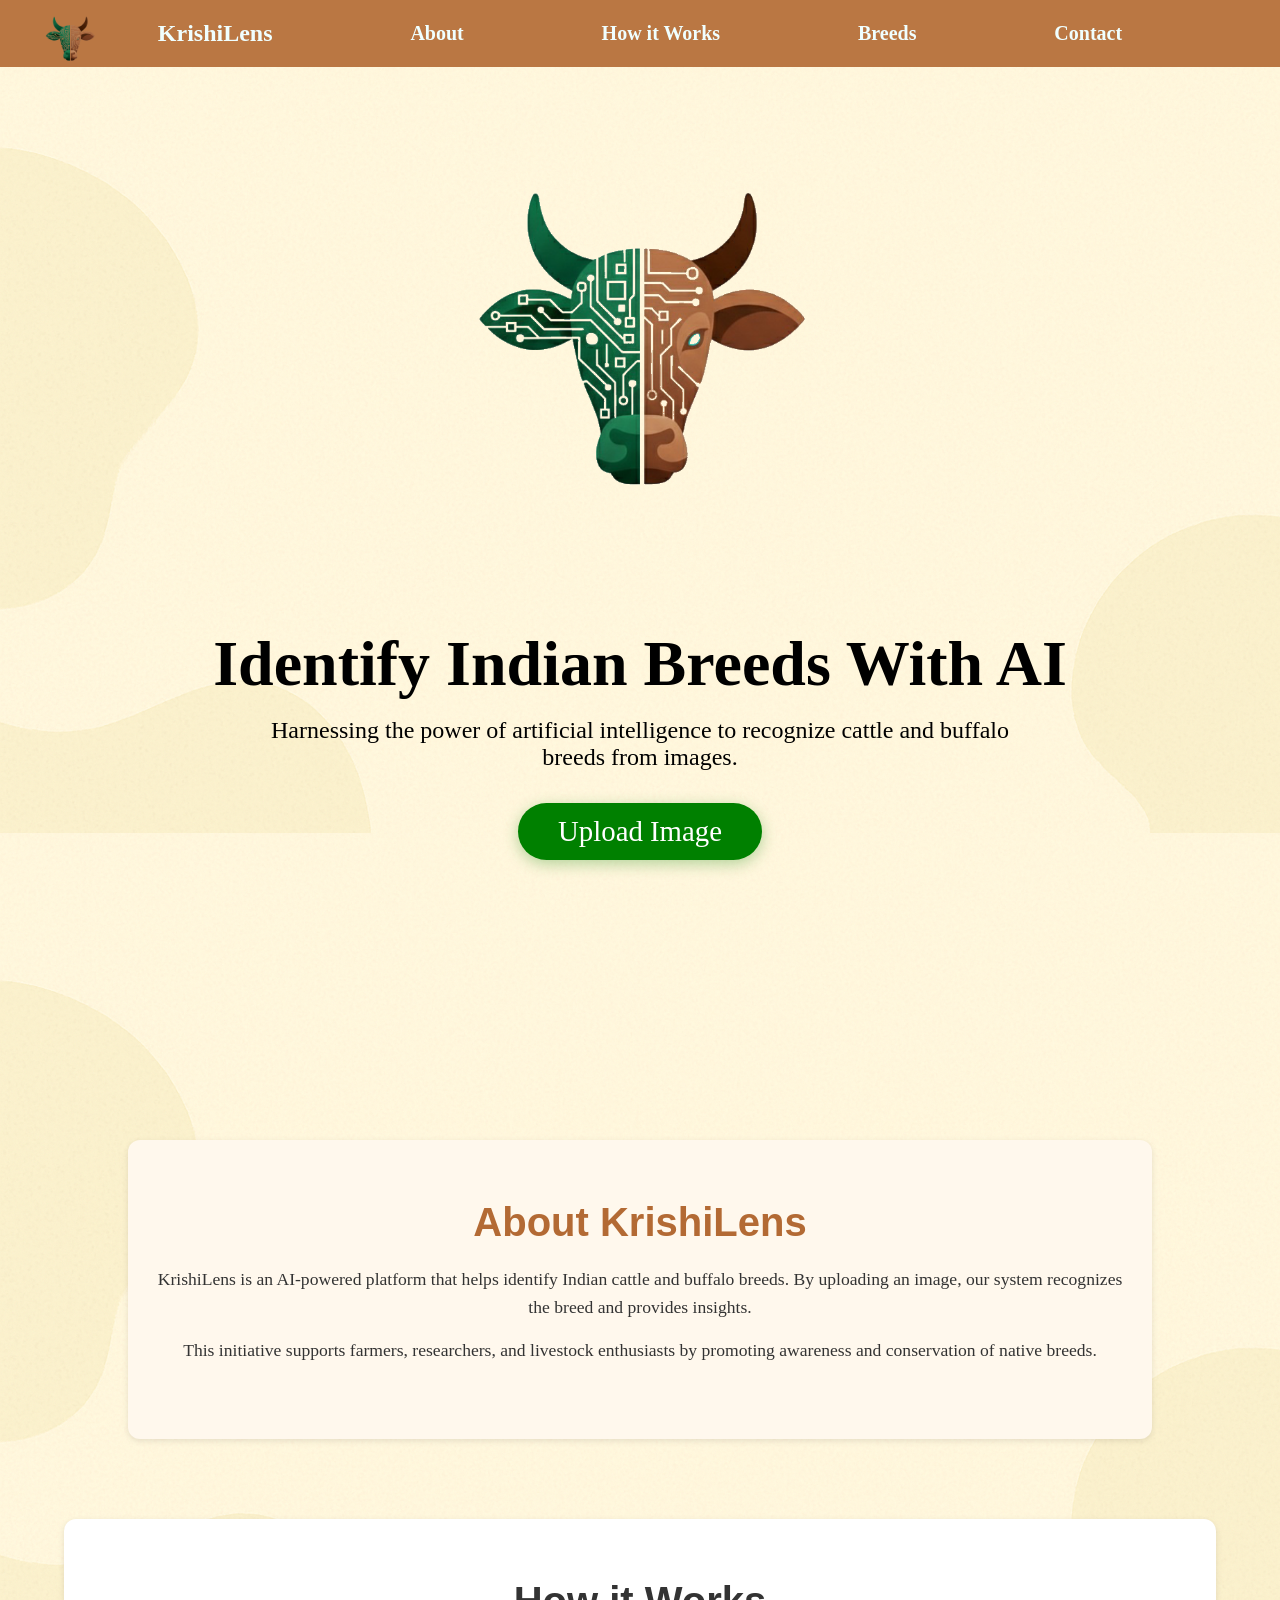
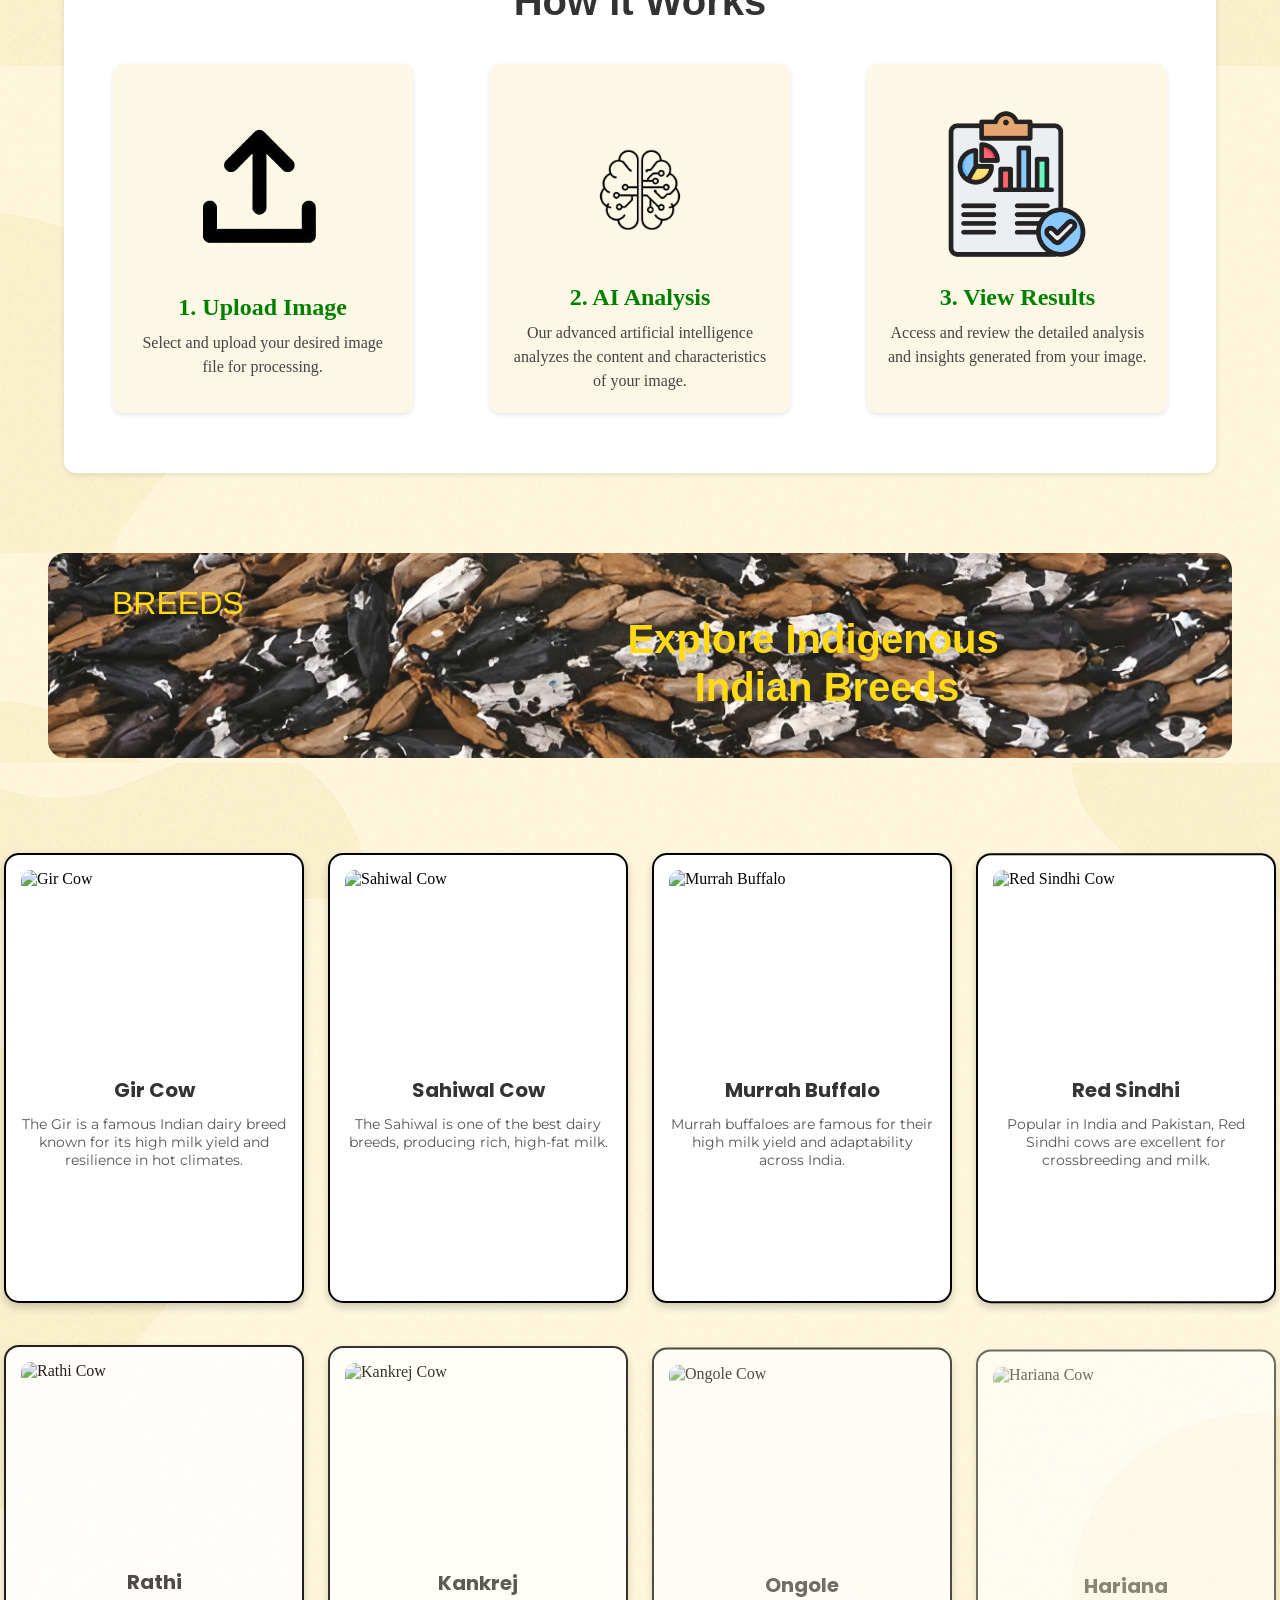
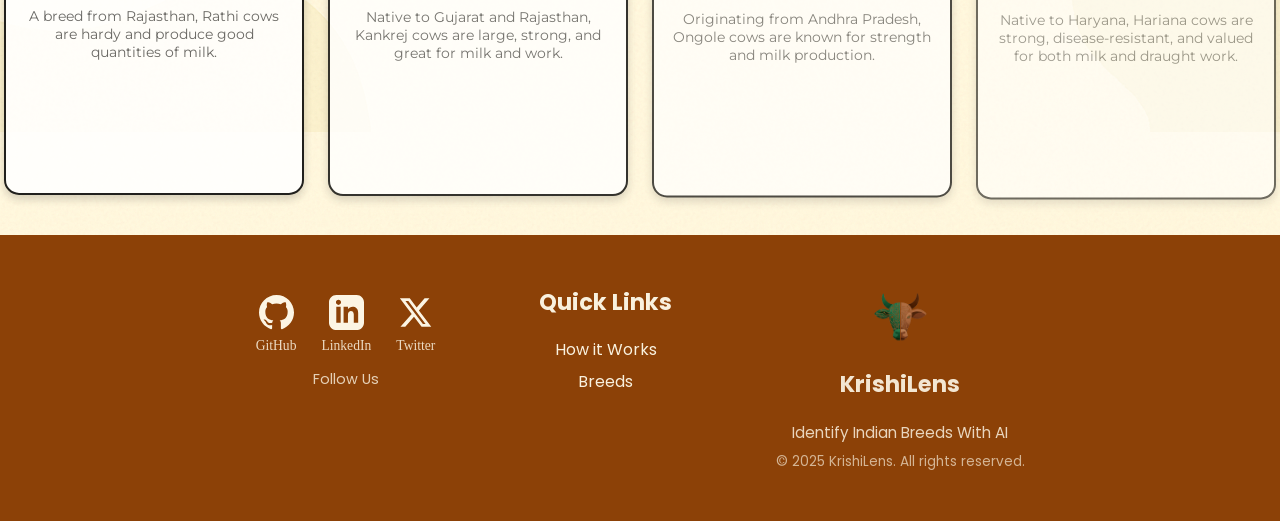
==== commit 8f627f5a: "images fix" ====
--- a/web/index.html
+++ b/web/index.html
@@ -58,12 +58,12 @@
     <h1>How it Works</h1>
     <div class="steps">
         <div class="step">
-            <img src="/static/images/Adobe Express - file.png">
+            <img src="/static/images/upload_image.png">
             <h2>1. Upload Image</h2>
             <p>Select and upload your desired image file for processing.</p>
         </div>
         <div class="step">
-            <img id="second" src="/static/images/ai anlysis.png">
+            <img id="second" src="/static/images/ai_analysis.png">
             <h2>2. AI Analysis</h2>
             <p>Our advanced artificial intelligence analyzes the content and characteristics of your image.</p>
         </div>
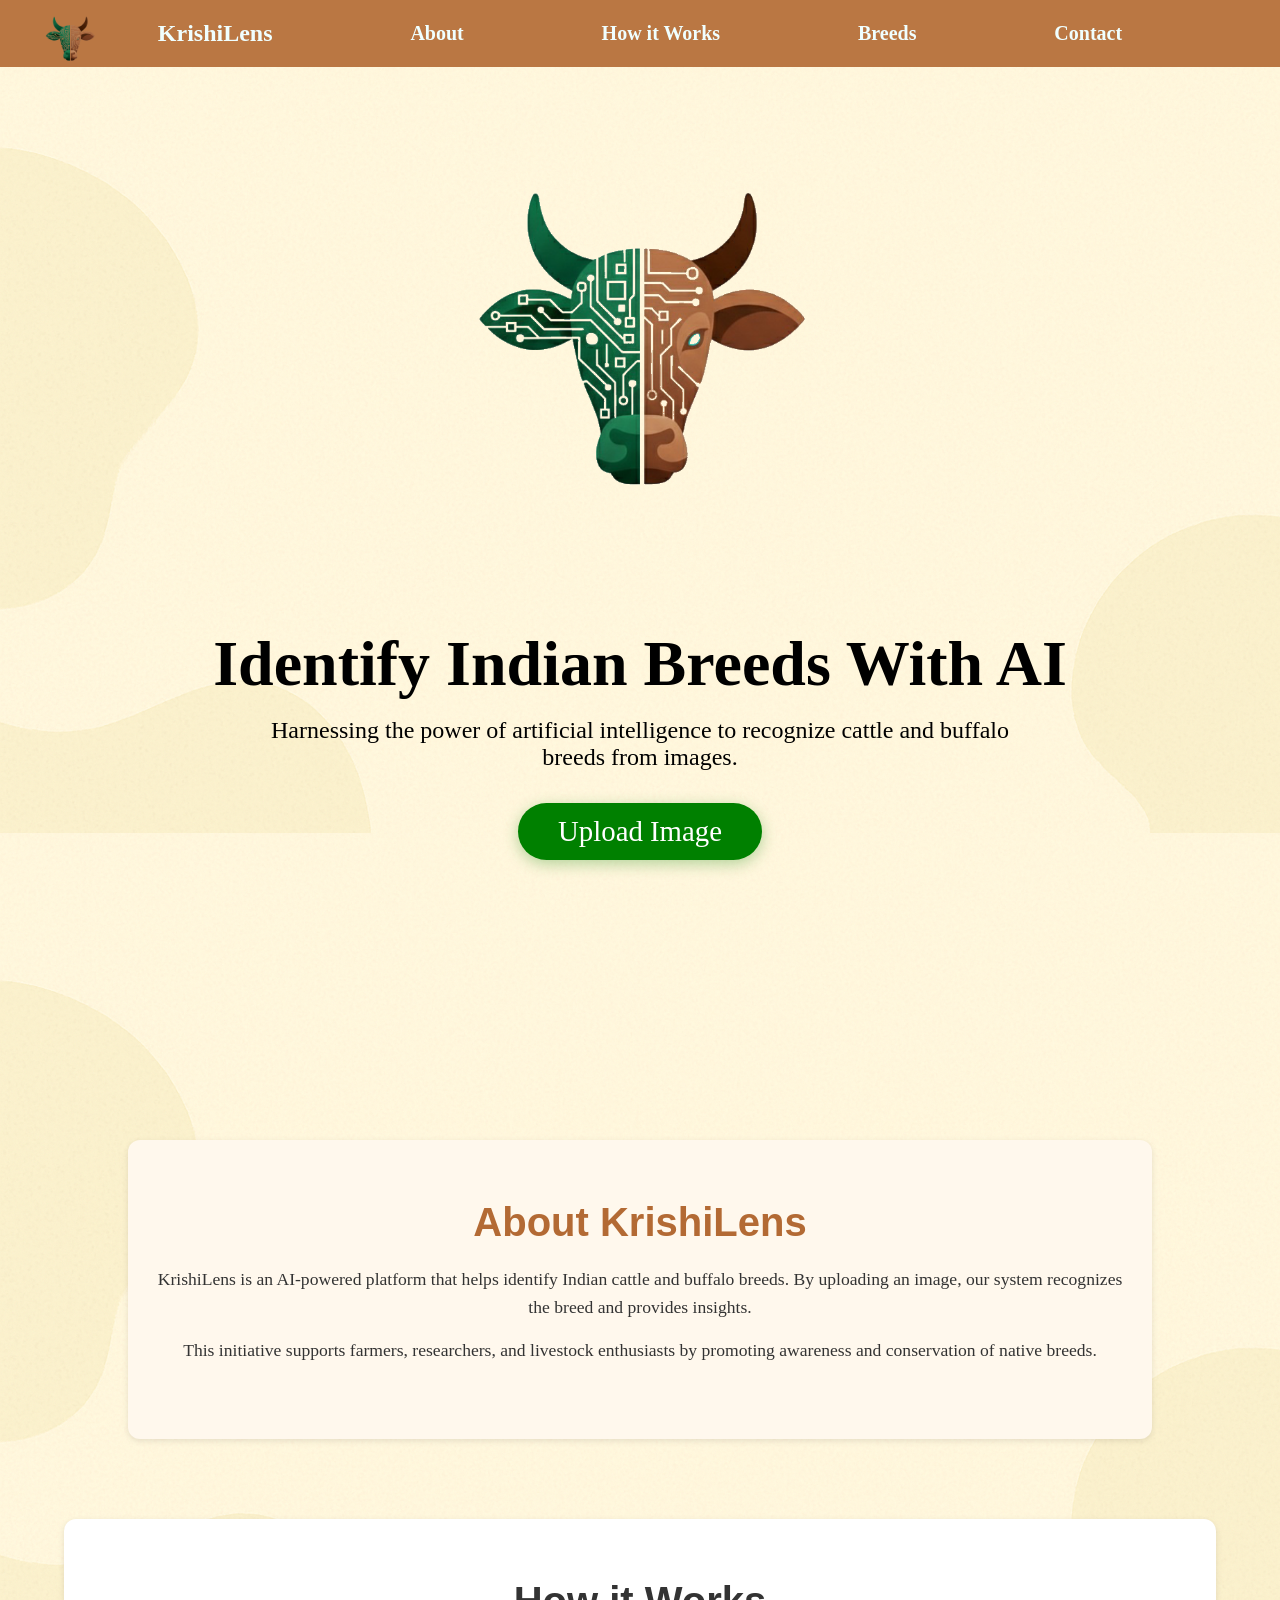
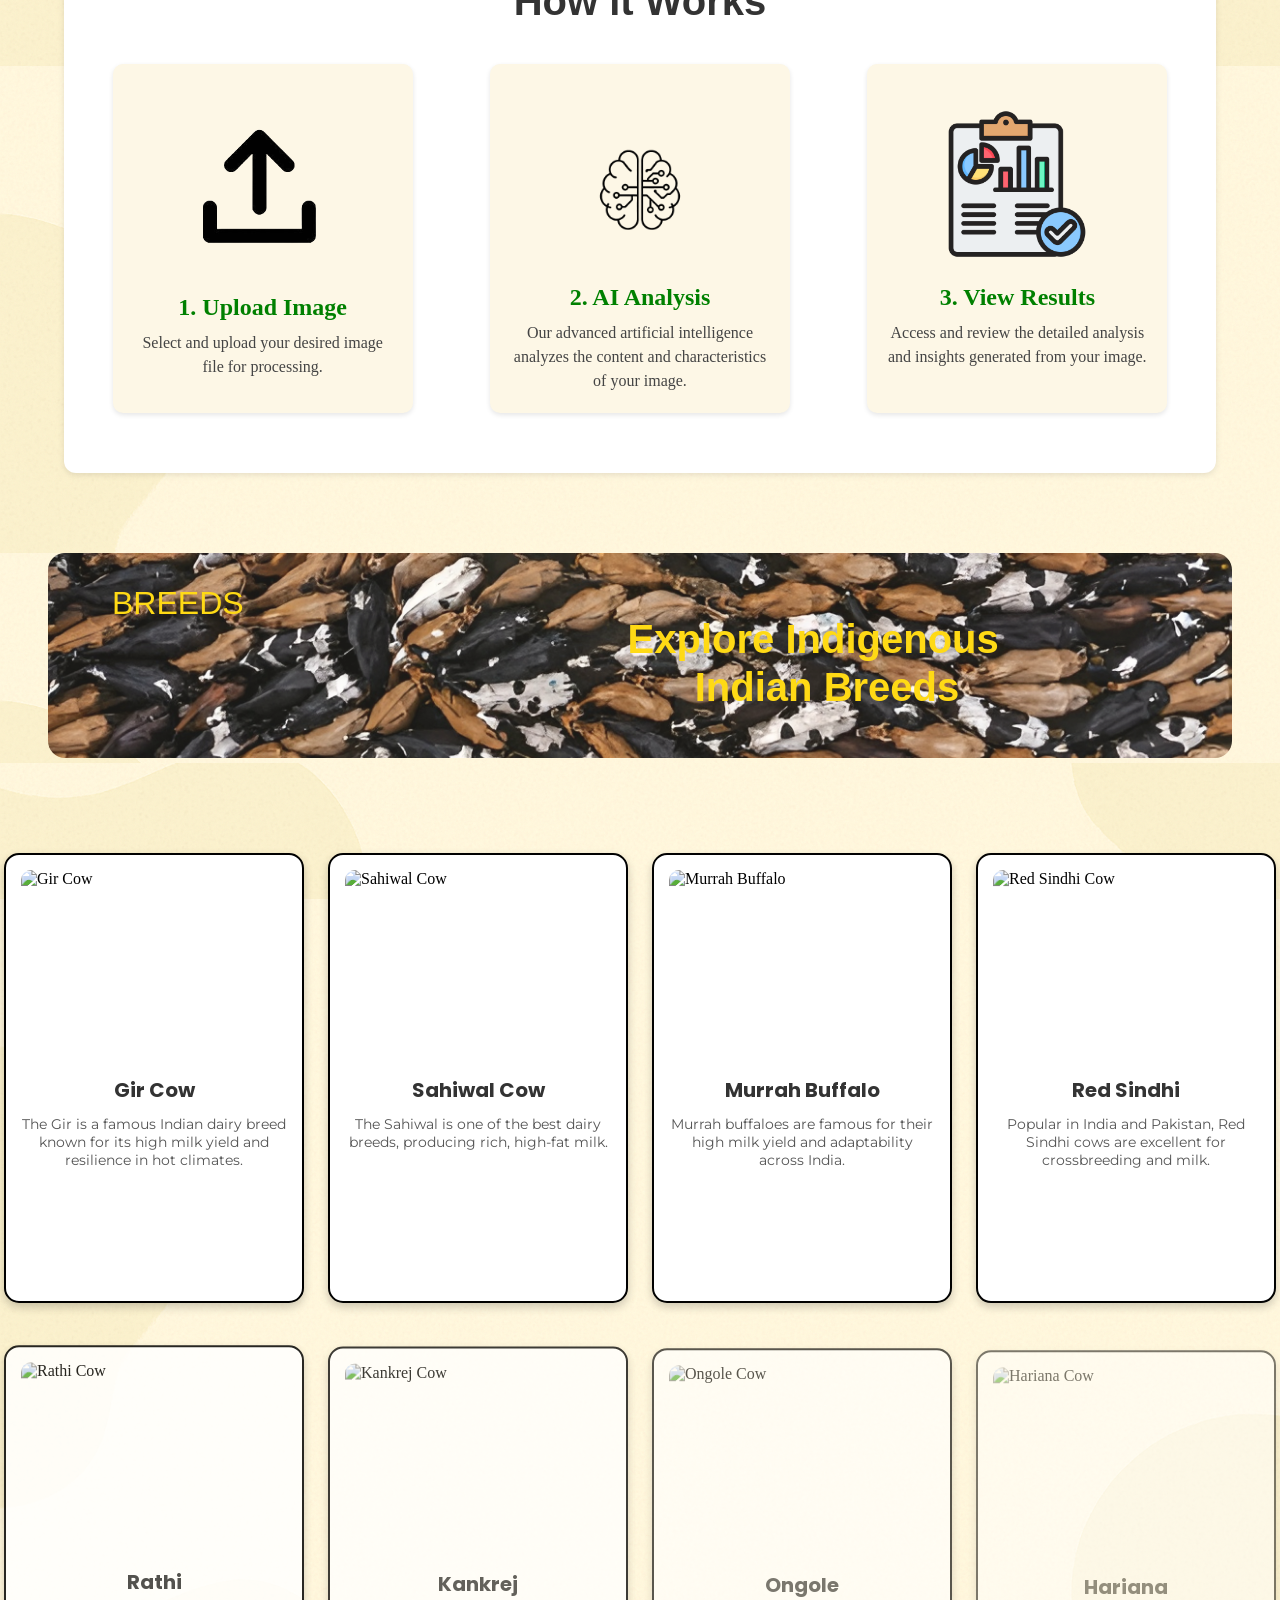
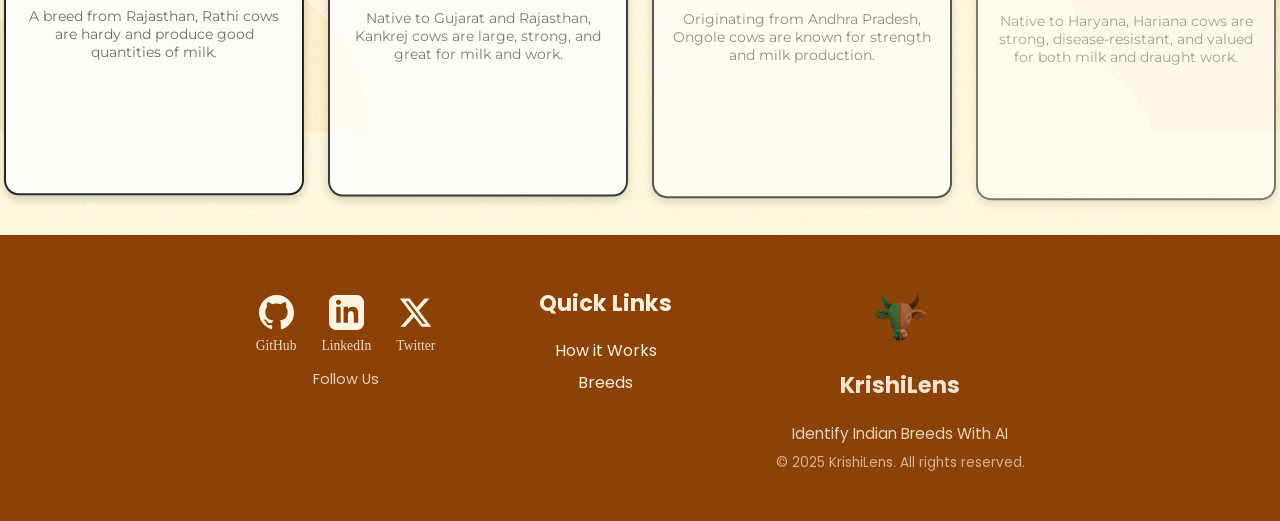
==== commit 4644fda5: "dfdss" ====
--- a/web/index.html
+++ b/web/index.html
@@ -14,7 +14,7 @@
     
 <div id="navbar">
     <div id="navContent">
-        <img id="buffalo" src="/static/images/output-onlinepngtools.png">
+        <img id="buffalo" src="output-onlinepngtools.png">
         <h2>KrishiLens</h2>
         <h3><a href="#about">About</a></h3>
         <h3><a href="#how">How it Works</a></h3>
@@ -25,7 +25,7 @@
 </div>
 
 <div id="bigBuffalo">
-    <img src="/static/images/output-onlinepngtools.png">
+    <img src="output-onlinepngtools.png">
 </div>
 
 <div id="description">
@@ -58,17 +58,17 @@
     <h1>How it Works</h1>
     <div class="steps">
         <div class="step">
-            <img src="/static/images/upload_image.png">
+            <img src="upload_image.png">
             <h2>1. Upload Image</h2>
             <p>Select and upload your desired image file for processing.</p>
         </div>
         <div class="step">
-            <img id="second" src="/static/images/ai_analysis.png">
+            <img id="second" src="ai_analysis.png">
             <h2>2. AI Analysis</h2>
             <p>Our advanced artificial intelligence analyzes the content and characteristics of your image.</p>
         </div>
         <div class="step">
-            <img id="third" src="/static/images/results.png">
+            <img id="third" src="results.png">
             <h2>3. View Results</h2>
             <p>Access and review the detailed analysis and insights generated from your image.</p>
         </div>
@@ -165,7 +165,7 @@
         
     </div>
     <div id="box4">
-        <img src="/static/images/output-onlinepngtools.png">
+        <img src="output-onlinepngtools.png">
         <h2>KrishiLens</h2>
         <h3>Identify Indian Breeds With AI</h3>
         <p>© 2025 KrishiLens. All rights reserved.</p>
--- a/web/style.css
+++ b/web/style.css
@@ -28,7 +28,7 @@
 }
 
 body {
-    background-image: url(/static/images/newbg.png);
+    background-image: url(newbg.png);
 }
 
 
